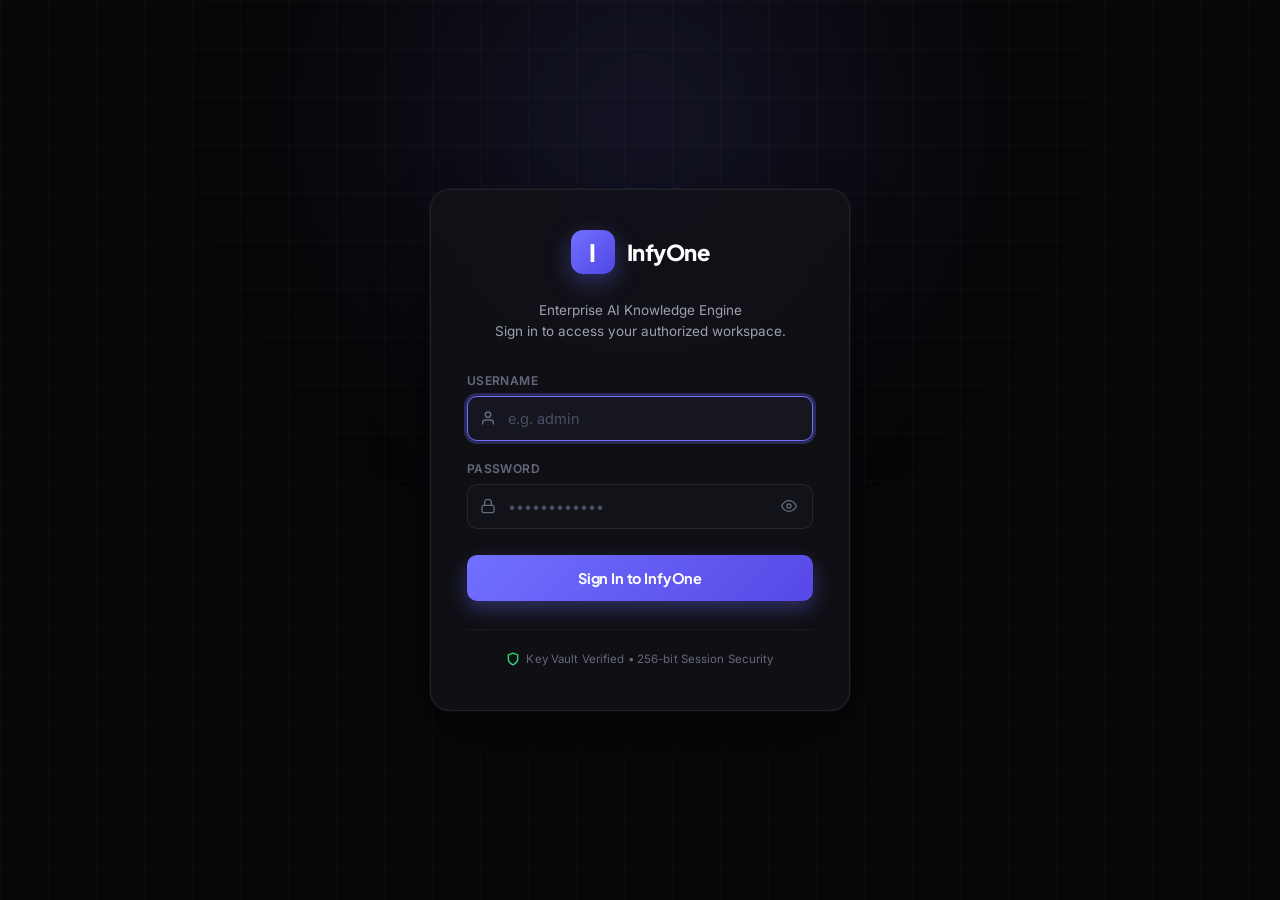
==== frontend/login.html @ 46822859 "feat: add chat api, auth system, core configuration, and frontend views" ====
<!DOCTYPE html>
<html lang="en">

<head>
    <meta charset="UTF-8">
    <meta name="viewport" content="width=device-width, initial-scale=1.0">
    <title>InfyOne — Enterprise Portal Sign In</title>
    <meta name="description" content="Secure authentication portal for InfyOne Infosys AI Assistant.">
    <meta name="theme-color" content="#0a0a0a">
    <!-- Google Fonts -->
    <link rel="preconnect" href="https://fonts.googleapis.com">
    <link rel="preconnect" href="https://fonts.gstatic.com" crossorigin>
    <link rel="stylesheet"
        href="https://fonts.googleapis.com/css2?family=Plus+Jakarta+Sans:wght@500;600;700;800&family=Inter:wght@400;500;600;700&family=JetBrains+Mono:wght@400;500;600&display=swap">
    <link rel="icon"
        href="data:image/svg+xml,<svg xmlns=%22http://www.w3.org/2000/svg%22 viewBox=%220 0 100 100%22><rect width=%22100%22 height=%22100%22 rx=%2216%22 fill=%22%237170ff%22/><text y=%22.85em%22 x=%2250%22 font-size=%2264%22 text-anchor=%22middle%22 fill=%22white%22>I</text></svg>">

    <style>
        :root {
            --bg-base: #070709;
            --bg-card: rgba(18, 18, 24, 0.82);
            --bg-input: #121319;
            --border-card: rgba(255, 255, 255, 0.08);
            --border-hover: rgba(113, 112, 255, 0.4);
            --border-focus: #7170ff;
            --text-primary: #f7f8f8;
            --text-secondary: #9da1b0;
            --text-muted: #65697b;
            --accent: #7170ff;
            --accent-glow: rgba(113, 112, 255, 0.28);
            --accent-hover: #8281ff;
            --error-bg: rgba(255, 75, 75, 0.12);
            --error-border: rgba(255, 75, 75, 0.35);
            --error-text: #ff6b6b;
            --success-bg: rgba(46, 213, 115, 0.12);
            --success-border: rgba(46, 213, 115, 0.35);
            --success-text: #2ed573;
        }

        * {
            box-sizing: border-box;
            margin: 0;
            padding: 0;
        }

        body {
            font-family: 'Inter', sans-serif;
            background-color: var(--bg-base);
            color: var(--text-primary);
            min-height: 100vh;
            display: flex;
            align-items: center;
            justify-content: center;
            padding: 24px 16px;
            position: relative;
            overflow-x: hidden;
        }

        /* Ambient Glow Backdrop */
        .ambient-glow {
            position: fixed;
            top: -20%;
            left: 50%;
            transform: translateX(-50%);
            width: 800px;
            height: 600px;
            background: radial-gradient(circle, rgba(113, 112, 255, 0.14) 0%, rgba(94, 106, 210, 0.04) 50%, transparent 75%);
            filter: blur(80px);
            pointer-events: none;
            z-index: 0;
        }

        .ambient-grid {
            position: fixed;
            inset: 0;
            background-image: linear-gradient(rgba(255, 255, 255, 0.02) 1px, transparent 1px),
                              linear-gradient(90deg, rgba(255, 255, 255, 0.02) 1px, transparent 1px);
            background-size: 48px 48px;
            pointer-events: none;
            z-index: 0;
        }

        /* Container */
        .login-card {
            position: relative;
            z-index: 1;
            width: 100%;
            max-width: 420px;
            background: var(--bg-card);
            border: 1px solid var(--border-card);
            border-radius: 20px;
            padding: 40px 36px;
            backdrop-filter: blur(24px);
            box-shadow: 0 24px 60px -12px rgba(0, 0, 0, 0.7),
                        0 0 0 1px rgba(255, 255, 255, 0.05);
            animation: cardAppear 0.5s cubic-bezier(0.16, 1, 0.3, 1);
        }

        @keyframes cardAppear {
            from {
                opacity: 0;
                transform: translateY(16px) scale(0.98);
            }
            to {
                opacity: 1;
                transform: translateY(0) scale(1);
            }
        }

        /* Header */
        .login-header {
            text-align: center;
            margin-bottom: 32px;
        }

        .brand-logo {
            display: inline-flex;
            align-items: center;
            gap: 12px;
            margin-bottom: 20px;
            text-decoration: none;
        }

        .brand-icon {
            width: 44px;
            height: 44px;
            background: linear-gradient(135deg, #7170ff, #5046e5);
            border-radius: 12px;
            display: flex;
            align-items: center;
            justify-content: center;
            font-family: 'Plus Jakarta Sans', sans-serif;
            font-size: 24px;
            font-weight: 800;
            color: #ffffff;
            box-shadow: 0 8px 24px rgba(113, 112, 255, 0.35);
        }

        .brand-name {
            font-family: 'Plus Jakarta Sans', sans-serif;
            font-size: 22px;
            font-weight: 800;
            letter-spacing: -0.02em;
            color: #ffffff;
        }

        .brand-subtitle {
            font-size: 13.5px;
            color: var(--text-secondary);
            line-height: 1.5;
            margin-top: 6px;
        }

        /* Form */
        .form-group {
            margin-bottom: 20px;
        }

        .form-label {
            display: block;
            font-size: 12px;
            font-weight: 600;
            letter-spacing: 0.03em;
            text-transform: uppercase;
            color: var(--text-muted);
            margin-bottom: 8px;
        }

        .input-wrapper {
            position: relative;
            display: flex;
            align-items: center;
        }

        .form-input {
            width: 100%;
            background: var(--bg-input);
            border: 1px solid var(--border-card);
            border-radius: 10px;
            padding: 13px 14px 13px 40px;
            font-family: 'Inter', sans-serif;
            font-size: 14.5px;
            color: var(--text-primary);
            outline: none;
            transition: all 0.2s ease;
        }

        .form-input::placeholder {
            color: #4b4e63;
        }

        .form-input:hover {
            border-color: var(--border-hover);
        }

        .form-input:focus {
            border-color: var(--border-focus);
            box-shadow: 0 0 0 3px var(--accent-glow);
            background: #15161f;
        }

        .input-icon {
            position: absolute;
            left: 13px;
            color: var(--text-muted);
            pointer-events: none;
            display: flex;
            align-items: center;
        }

        .password-toggle {
            position: absolute;
            right: 12px;
            background: none;
            border: none;
            color: var(--text-muted);
            cursor: pointer;
            padding: 4px;
            display: flex;
            align-items: center;
            border-radius: 6px;
            transition: color 0.15s;
        }

        .password-toggle:hover {
            color: var(--text-primary);
        }

        /* Alert / Message */
        .alert-box {
            display: none;
            align-items: flex-start;
            gap: 10px;
            padding: 12px 14px;
            border-radius: 10px;
            font-size: 13px;
            line-height: 1.45;
            margin-bottom: 20px;
        }

        .alert-error {
            background: var(--error-bg);
            border: 1px solid var(--error-border);
            color: var(--error-text);
        }

        .alert-success {
            background: var(--success-bg);
            border: 1px solid var(--success-border);
            color: var(--success-text);
        }

        /* Submit Button */
        .submit-btn {
            width: 100%;
            background: linear-gradient(135deg, #7170ff, #5748e6);
            color: #ffffff;
            border: none;
            border-radius: 10px;
            padding: 14px 20px;
            font-family: 'Plus Jakarta Sans', sans-serif;
            font-size: 14.5px;
            font-weight: 700;
            letter-spacing: -0.01em;
            cursor: pointer;
            display: flex;
            align-items: center;
            justify-content: center;
            gap: 8px;
            transition: all 0.2s cubic-bezier(0.16, 1, 0.3, 1);
            box-shadow: 0 8px 20px rgba(113, 112, 255, 0.35);
            margin-top: 26px;
        }

        .submit-btn:hover:not(:disabled) {
            background: linear-gradient(135deg, #8180ff, #6353f0);
            box-shadow: 0 10px 28px rgba(113, 112, 255, 0.45);
            transform: translateY(-1px);
        }

        .submit-btn:active:not(:disabled) {
            transform: translateY(0);
        }

        .submit-btn:disabled {
            opacity: 0.6;
            cursor: not-allowed;
            transform: none;
            box-shadow: none;
        }

        .spinner {
            display: none;
            width: 18px;
            height: 18px;
            border: 2px solid rgba(255, 255, 255, 0.3);
            border-top-color: #ffffff;
            border-radius: 50%;
            animation: spin 0.8s linear infinite;
        }

        @keyframes spin {
            to { transform: rotate(360deg); }
        }

        /* Footer Security Badge */
        .login-footer {
            margin-top: 28px;
            padding-top: 20px;
            border-top: 1px solid rgba(255, 255, 255, 0.05);
            text-align: center;
        }

        .security-badge {
            display: inline-flex;
            align-items: center;
            gap: 6px;
            font-size: 11.5px;
            color: var(--text-muted);
            letter-spacing: 0.01em;
        }

        .security-badge svg {
            color: #2ed573;
        }

        /* Shake animation for error */
        @keyframes shake {
            0%, 100% { transform: translateX(0); }
            20%, 60% { transform: translateX(-6px); }
            40%, 80% { transform: translateX(6px); }
        }
        .shake {
            animation: shake 0.4s ease-in-out;
        }
    </style>
</head>

<body>
    <div class="ambient-glow" aria-hidden="true"></div>
    <div class="ambient-grid" aria-hidden="true"></div>

    <div class="login-card" id="loginCard">
        <header class="login-header">
            <a href="/" class="brand-logo" aria-label="InfyOne Home">
                <div class="brand-icon">I</div>
                <span class="brand-name">InfyOne</span>
            </a>
            <p class="brand-subtitle">Enterprise AI Knowledge Engine<br>Sign in to access your authorized workspace.</p>
        </header>

        <div id="alertBox" class="alert-box alert-error" role="alert">
            <svg width="18" height="18" viewBox="0 0 24 24" fill="none" stroke="currentColor" stroke-width="2" stroke-linecap="round" stroke-linejoin="round" style="flex-shrink: 0; margin-top: 1px;">
                <circle cx="12" cy="12" r="10"></circle>
                <line x1="12" y1="8" x2="12" y2="12"></line>
                <line x1="12" y1="16" x2="12.01" y2="16"></line>
            </svg>
            <span id="alertMessage">Invalid credentials. Please verify and try again.</span>
        </div>

        <form id="loginForm" autocomplete="on">
            <div class="form-group">
                <label for="usernameInput" class="form-label">Username</label>
                <div class="input-wrapper">
                    <span class="input-icon">
                        <svg width="16" height="16" viewBox="0 0 24 24" fill="none" stroke="currentColor" stroke-width="2" stroke-linecap="round" stroke-linejoin="round">
                            <path d="M20 21v-2a4 4 0 0 0-4-4H8a4 4 0 0 0-4 4v2"></path>
                            <circle cx="12" cy="7" r="4"></circle>
                        </svg>
                    </span>
                    <input type="text" id="usernameInput" class="form-input" placeholder="e.g. admin" required autofocus autocomplete="username" spellcheck="false">
                </div>
            </div>

            <div class="form-group">
                <label for="passwordInput" class="form-label">Password</label>
                <div class="input-wrapper">
                    <span class="input-icon">
                        <svg width="16" height="16" viewBox="0 0 24 24" fill="none" stroke="currentColor" stroke-width="2" stroke-linecap="round" stroke-linejoin="round">
                            <rect x="3" y="11" width="18" height="11" rx="2" ry="2"></rect>
                            <path d="M7 11V7a5 5 0 0 1 10 0v4"></path>
                        </svg>
                    </span>
                    <input type="password" id="passwordInput" class="form-input" placeholder="••••••••••••" required autocomplete="current-password">
                    <button type="button" id="togglePasswordBtn" class="password-toggle" aria-label="Toggle password visibility">
                        <svg id="eyeIcon" width="16" height="16" viewBox="0 0 24 24" fill="none" stroke="currentColor" stroke-width="2" stroke-linecap="round" stroke-linejoin="round">
                            <path d="M1 12s4-8 11-8 11 8 11 8-4 8-11 8-11-8-11-8z"></path>
                            <circle cx="12" cy="12" r="3"></circle>
                        </svg>
                    </button>
                </div>
            </div>

            <button type="submit" id="submitBtn" class="submit-btn">
                <span id="btnText">Sign In to InfyOne</span>
                <span id="btnSpinner" class="spinner"></span>
            </button>
        </form>

        <footer class="login-footer">
            <div class="security-badge">
                <svg width="14" height="14" viewBox="0 0 24 24" fill="none" stroke="currentColor" stroke-width="2.5" stroke-linecap="round" stroke-linejoin="round">
                    <path d="M12 22s8-4 8-10V5l-8-3-8 3v7c0 6 8 10 8 10z"></path>
                </svg>
                <span>Key Vault Verified • 256-bit Session Security</span>
            </div>
        </footer>
    </div>

    <script>
        (function() {
            const form = document.getElementById('loginForm');
            const card = document.getElementById('loginCard');
            const usernameInput = document.getElementById('usernameInput');
            const passwordInput = document.getElementById('passwordInput');
            const togglePasswordBtn = document.getElementById('togglePasswordBtn');
            const submitBtn = document.getElementById('submitBtn');
            const btnText = document.getElementById('btnText');
            const btnSpinner = document.getElementById('btnSpinner');
            const alertBox = document.getElementById('alertBox');
            const alertMessage = document.getElementById('alertMessage');

            // Password visibility toggle
            togglePasswordBtn.addEventListener('click', function() {
                const isPassword = passwordInput.type === 'password';
                passwordInput.type = isPassword ? 'text' : 'password';
                this.innerHTML = isPassword ?
                    `<svg width="16" height="16" viewBox="0 0 24 24" fill="none" stroke="currentColor" stroke-width="2" stroke-linecap="round" stroke-linejoin="round">
                        <path d="M17.94 17.94A10.07 10.07 0 0 1 12 20c-7 0-11-8-11-8a18.45 18.45 0 0 1 5.06-5.94M9.9 4.24A9.12 9.12 0 0 1 12 4c7 0 11 8 11 8a18.5 18.5 0 0 1-2.16 3.19m-6.72-1.07a3 3 0 1 1-4.24-4.24"></path>
                        <line x1="1" y1="1" x2="23" y2="23"></line>
                    </svg>` :
                    `<svg width="16" height="16" viewBox="0 0 24 24" fill="none" stroke="currentColor" stroke-width="2" stroke-linecap="round" stroke-linejoin="round">
                        <path d="M1 12s4-8 11-8 11 8 11 8-4 8-11 8-11-8-11-8z"></path>
                        <circle cx="12" cy="12" r="3"></circle>
                    </svg>`;
            });

            function showAlert(msg, isError = true) {
                alertBox.className = 'alert-box ' + (isError ? 'alert-error' : 'alert-success');
                alertMessage.textContent = msg;
                alertBox.style.display = 'flex';
                if (isError) {
                    card.classList.remove('shake');
                    void card.offsetWidth; // Trigger reflow
                    card.classList.add('shake');
                }
            }

            function hideAlert() {
                alertBox.style.display = 'none';
            }

            form.addEventListener('submit', async function(e) {
                e.preventDefault();
                hideAlert();

                const username = usernameInput.value.trim();
                const password = passwordInput.value;

                if (!username || !password) {
                    showAlert('Please enter both username and password.');
                    return;
                }

                // Loading UI state
                submitBtn.disabled = true;
                btnText.textContent = 'Verifying credentials...';
                btnSpinner.style.display = 'inline-block';

                try {
                    const response = await fetch('/api/auth/login', {
                        method: 'POST',
                        headers: {
                            'Content-Type': 'application/json',
                        },
                        body: JSON.stringify({ username, password }),
                    });

                    const data = await response.json();

                    if (response.ok && data.status === 'success') {
                        showAlert('Sign-in successful. Welcome, ' + data.username + '!', false);
                        submitBtn.disabled = true;
                        btnText.textContent = 'Redirecting...';
                        setTimeout(() => {
                            window.location.href = '/';
                        }, 500);
                    } else {
                        const errMsg = data.detail || 'Sign in failed. Please verify your credentials.';
                        showAlert(errMsg, true);
                        passwordInput.value = '';
                        passwordInput.focus();
                    }
                } catch (err) {
                    showAlert('Network error communicating with authentication service. Please try again.');
                } finally {
                    if (btnText.textContent !== 'Redirecting...') {
                        submitBtn.disabled = false;
                        btnText.textContent = 'Sign In to InfyOne';
                        btnSpinner.style.display = 'none';
                    }
                }
            });
        })();
    </script>
</body>

</html>
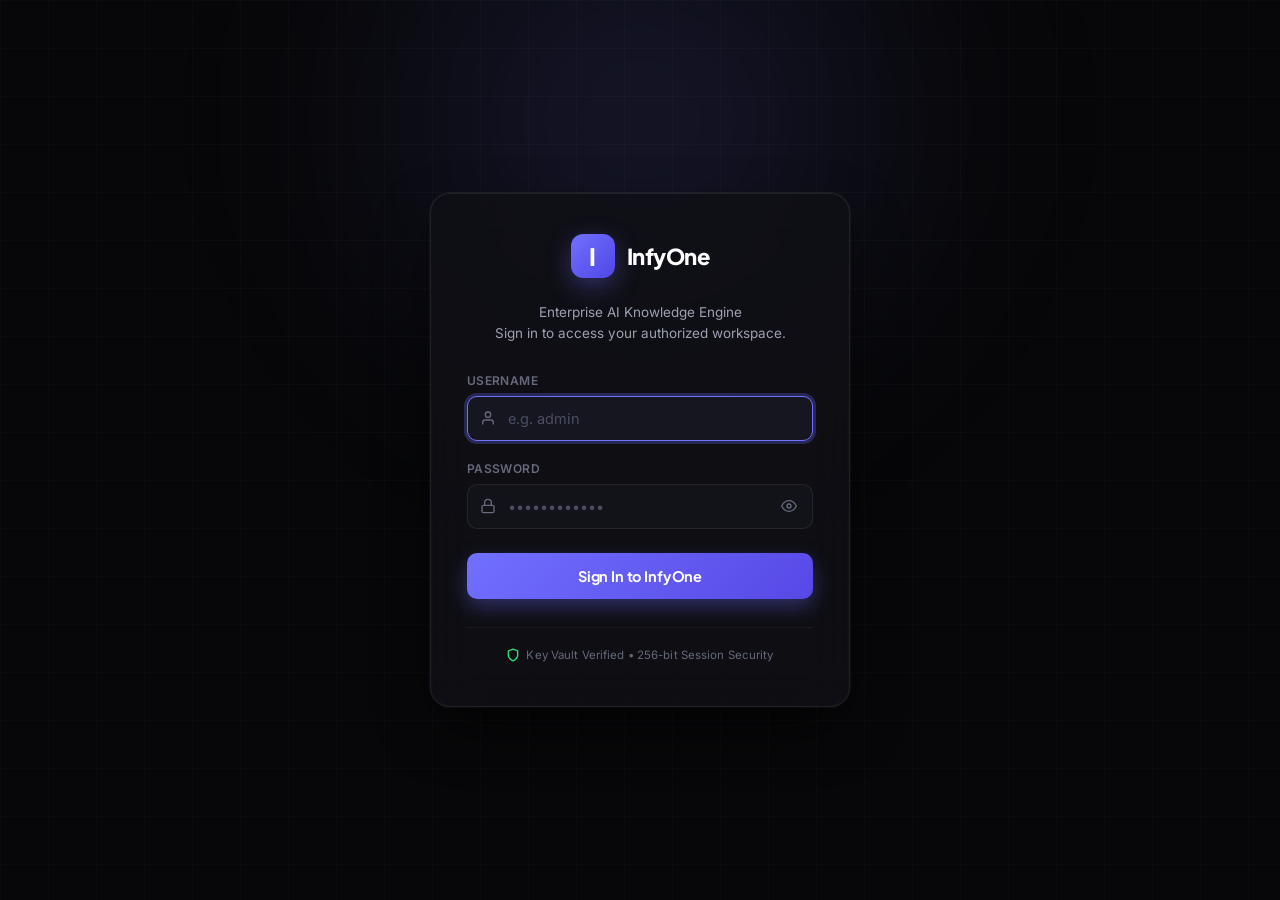
==== commit 7d855f79: "feat: add frontend views and authentication tests" ====
--- a/frontend/login.html
+++ b/frontend/login.html
@@ -6,7 +6,7 @@
     <meta name="viewport" content="width=device-width, initial-scale=1.0">
     <title>InfyOne — Enterprise Portal Sign In</title>
     <meta name="description" content="Secure authentication portal for InfyOne Infosys AI Assistant.">
-    <meta name="theme-color" content="#0a0a0a">
+    <meta name="theme-color" content="#070709">
     <!-- Google Fonts -->
     <link rel="preconnect" href="https://fonts.googleapis.com">
     <link rel="preconnect" href="https://fonts.gstatic.com" crossorigin>
@@ -18,7 +18,7 @@
     <style>
         :root {
             --bg-base: #070709;
-            --bg-card: rgba(18, 18, 24, 0.82);
+            --bg-card: rgba(16, 16, 22, 0.85);
             --bg-input: #121319;
             --border-card: rgba(255, 255, 255, 0.08);
             --border-hover: rgba(113, 112, 255, 0.4);
@@ -53,7 +53,7 @@
             justify-content: center;
             padding: 24px 16px;
             position: relative;
-            overflow-x: hidden;
+            overflow: hidden;
         }
 
         /* Ambient Glow Backdrop */
@@ -64,10 +64,11 @@
             transform: translateX(-50%);
             width: 800px;
             height: 600px;
-            background: radial-gradient(circle, rgba(113, 112, 255, 0.14) 0%, rgba(94, 106, 210, 0.04) 50%, transparent 75%);
+            background: radial-gradient(circle, rgba(113, 112, 255, 0.16) 0%, rgba(94, 106, 210, 0.05) 50%, transparent 75%);
             filter: blur(80px);
             pointer-events: none;
             z-index: 0;
+            transition: all 1s ease;
         }
 
         .ambient-grid {
@@ -80,10 +81,10 @@
             z-index: 0;
         }
 
-        /* Container */
+        /* Card Container */
         .login-card {
             position: relative;
-            z-index: 1;
+            z-index: 10;
             width: 100%;
             max-width: 420px;
             background: var(--bg-card);
@@ -94,6 +95,9 @@
             box-shadow: 0 24px 60px -12px rgba(0, 0, 0, 0.7),
                         0 0 0 1px rgba(255, 255, 255, 0.05);
             animation: cardAppear 0.5s cubic-bezier(0.16, 1, 0.3, 1);
+            transition: transform 0.6s cubic-bezier(0.16, 1, 0.3, 1),
+                        opacity 0.6s cubic-bezier(0.16, 1, 0.3, 1),
+                        filter 0.6s cubic-bezier(0.16, 1, 0.3, 1);
         }
 
         @keyframes cardAppear {
@@ -107,17 +111,25 @@
             }
         }
 
+        /* Card Exit Animation on Success */
+        .login-card.card-exit {
+            transform: scale(0.93) translateY(-10px);
+            opacity: 0;
+            filter: blur(12px);
+            pointer-events: none;
+        }
+
         /* Header */
         .login-header {
             text-align: center;
-            margin-bottom: 32px;
+            margin-bottom: 30px;
         }
 
         .brand-logo {
             display: inline-flex;
             align-items: center;
             gap: 12px;
-            margin-bottom: 20px;
+            margin-bottom: 18px;
             text-decoration: none;
         }
 
@@ -151,7 +163,7 @@
             margin-top: 6px;
         }
 
-        /* Form */
+        /* Form Controls */
         .form-group {
             margin-bottom: 20px;
         }
@@ -269,17 +281,13 @@
             gap: 8px;
             transition: all 0.2s cubic-bezier(0.16, 1, 0.3, 1);
             box-shadow: 0 8px 20px rgba(113, 112, 255, 0.35);
-            margin-top: 26px;
+            margin-top: 24px;
         }
 
         .submit-btn:hover:not(:disabled) {
             background: linear-gradient(135deg, #8180ff, #6353f0);
             box-shadow: 0 10px 28px rgba(113, 112, 255, 0.45);
             transform: translateY(-1px);
-        }
-
-        .submit-btn:active:not(:disabled) {
-            transform: translateY(0);
         }
 
         .submit-btn:disabled {
@@ -306,7 +314,7 @@
         /* Footer Security Badge */
         .login-footer {
             margin-top: 28px;
-            padding-top: 20px;
+            padding-top: 18px;
             border-top: 1px solid rgba(255, 255, 255, 0.05);
             text-align: center;
         }
@@ -333,13 +341,200 @@
         .shake {
             animation: shake 0.4s ease-in-out;
         }
+
+        /* =====================================================================
+           IMMERSIVE 1-SECOND PORTAL TRANSITION OVERLAY
+           ===================================================================== */
+        .transition-overlay {
+            position: fixed;
+            inset: 0;
+            z-index: 100;
+            background: radial-gradient(circle at center, rgba(17, 16, 32, 0.95) 0%, rgba(7, 7, 9, 0.98) 100%);
+            display: flex;
+            flex-direction: column;
+            align-items: center;
+            justify-content: center;
+            opacity: 0;
+            pointer-events: none;
+            transition: opacity 0.3s ease;
+        }
+
+        .transition-overlay.active {
+            opacity: 1;
+            pointer-events: all;
+        }
+
+        /* Center Warp Flare */
+        .warp-flare {
+            position: absolute;
+            width: 320px;
+            height: 320px;
+            background: radial-gradient(circle, rgba(113, 112, 255, 0.45) 0%, rgba(80, 70, 229, 0.2) 40%, transparent 70%);
+            filter: blur(40px);
+            border-radius: 50%;
+            animation: warpPulse 1000ms cubic-bezier(0.16, 1, 0.3, 1) forwards;
+            pointer-events: none;
+        }
+
+        @keyframes warpPulse {
+            0% {
+                transform: scale(0.4);
+                opacity: 0.3;
+            }
+            60% {
+                transform: scale(2.2);
+                opacity: 0.9;
+            }
+            100% {
+                transform: scale(3.5);
+                opacity: 0.15;
+            }
+        }
+
+        /* Expanding Shockwave Rings */
+        .shockwave-ring {
+            position: absolute;
+            width: 140px;
+            height: 140px;
+            border-radius: 50%;
+            border: 2px solid rgba(113, 112, 255, 0.6);
+            box-shadow: 0 0 24px rgba(113, 112, 255, 0.5), inset 0 0 24px rgba(113, 112, 255, 0.3);
+            animation: shockwaveExpand 1000ms cubic-bezier(0.1, 0.8, 0.2, 1) forwards;
+            pointer-events: none;
+        }
+
+        .shockwave-ring:nth-child(2) {
+            animation-delay: 150ms;
+        }
+
+        @keyframes shockwaveExpand {
+            0% {
+                transform: scale(0.6);
+                opacity: 0.9;
+            }
+            100% {
+                transform: scale(4.8);
+                opacity: 0;
+                border-color: rgba(142, 140, 255, 0.1);
+            }
+        }
+
+        /* Transition Card Content */
+        .transition-content {
+            position: relative;
+            z-index: 102;
+            display: flex;
+            flex-direction: column;
+            align-items: center;
+            text-align: center;
+            animation: contentPop 0.4s cubic-bezier(0.16, 1, 0.3, 1) forwards;
+        }
+
+        @keyframes contentPop {
+            from {
+                opacity: 0;
+                transform: scale(0.85);
+            }
+            to {
+                opacity: 1;
+                transform: scale(1);
+            }
+        }
+
+        /* Animated Checkmark Icon */
+        .checkmark-wrapper {
+            width: 68px;
+            height: 68px;
+            border-radius: 50%;
+            background: linear-gradient(135deg, rgba(46, 213, 115, 0.2), rgba(113, 112, 255, 0.2));
+            border: 1px solid rgba(46, 213, 115, 0.5);
+            box-shadow: 0 0 32px rgba(46, 213, 115, 0.4);
+            display: flex;
+            align-items: center;
+            justify-content: center;
+            margin-bottom: 20px;
+        }
+
+        .checkmark-svg {
+            width: 36px;
+            height: 36px;
+            stroke: #2ed573;
+            stroke-width: 3;
+            fill: none;
+            stroke-dasharray: 48;
+            stroke-dashoffset: 48;
+            animation: drawCheck 0.45s 0.1s cubic-bezier(0.65, 0, 0.45, 1) forwards;
+        }
+
+        @keyframes drawCheck {
+            to { stroke-dashoffset: 0; }
+        }
+
+        .transition-title {
+            font-family: 'Plus Jakarta Sans', sans-serif;
+            font-size: 22px;
+            font-weight: 800;
+            letter-spacing: -0.02em;
+            color: #ffffff;
+            margin-bottom: 8px;
+        }
+
+        .transition-status {
+            font-size: 13.5px;
+            color: var(--text-secondary);
+            font-family: 'JetBrains Mono', monospace;
+            display: flex;
+            align-items: center;
+            gap: 6px;
+            margin-bottom: 24px;
+        }
+
+        .status-pulse-dot {
+            width: 8px;
+            height: 8px;
+            border-radius: 50%;
+            background: #2ed573;
+            box-shadow: 0 0 10px #2ed573;
+            animation: pulseDot 0.8s ease-in-out infinite alternate;
+        }
+
+        @keyframes pulseDot {
+            from { transform: scale(0.8); opacity: 0.6; }
+            to { transform: scale(1.3); opacity: 1; }
+        }
+
+        /* Progress Bar (exactly 1000ms) */
+        .progress-track {
+            width: 240px;
+            height: 4px;
+            background: rgba(255, 255, 255, 0.08);
+            border-radius: 9999px;
+            overflow: hidden;
+            position: relative;
+        }
+
+        .progress-bar {
+            height: 100%;
+            width: 0%;
+            background: linear-gradient(90deg, #7170ff, #2ed573);
+            border-radius: 9999px;
+            box-shadow: 0 0 12px rgba(113, 112, 255, 0.8);
+            animation: fillBar 1000ms cubic-bezier(0.2, 0.8, 0.2, 1) forwards;
+        }
+
+        @keyframes fillBar {
+            0% { width: 0%; }
+            50% { width: 65%; }
+            100% { width: 100%; }
+        }
     </style>
 </head>
 
 <body>
-    <div class="ambient-glow" aria-hidden="true"></div>
+    <div class="ambient-glow" id="ambientGlow" aria-hidden="true"></div>
     <div class="ambient-grid" aria-hidden="true"></div>
 
+    <!-- Login Card -->
     <div class="login-card" id="loginCard">
         <header class="login-header">
             <a href="/" class="brand-logo" aria-label="InfyOne Home">
@@ -383,7 +578,7 @@
                     </span>
                     <input type="password" id="passwordInput" class="form-input" placeholder="••••••••••••" required autocomplete="current-password">
                     <button type="button" id="togglePasswordBtn" class="password-toggle" aria-label="Toggle password visibility">
-                        <svg id="eyeIcon" width="16" height="16" viewBox="0 0 24 24" fill="none" stroke="currentColor" stroke-width="2" stroke-linecap="round" stroke-linejoin="round">
+                        <svg width="16" height="16" viewBox="0 0 24 24" fill="none" stroke="currentColor" stroke-width="2" stroke-linecap="round" stroke-linejoin="round">
                             <path d="M1 12s4-8 11-8 11 8 11 8-4 8-11 8-11-8-11-8z"></path>
                             <circle cx="12" cy="12" r="3"></circle>
                         </svg>
@@ -405,6 +600,29 @@
                 <span>Key Vault Verified • 256-bit Session Security</span>
             </div>
         </footer>
+    </div>
+
+    <!-- 1-Second Immersive Portal Transition Overlay -->
+    <div id="transitionOverlay" class="transition-overlay" aria-hidden="true">
+        <div class="warp-flare"></div>
+        <div class="shockwave-ring"></div>
+        <div class="shockwave-ring"></div>
+
+        <div class="transition-content">
+            <div class="checkmark-wrapper">
+                <svg class="checkmark-svg" viewBox="0 0 24 24">
+                    <polyline points="20 6 9 17 4 12"></polyline>
+                </svg>
+            </div>
+            <h2 class="transition-title" id="welcomeUserTitle">Identity Verified</h2>
+            <div class="transition-status">
+                <span class="status-pulse-dot"></span>
+                <span id="transitionStatusText">Entering InfyOne Workspace...</span>
+            </div>
+            <div class="progress-track">
+                <div class="progress-bar"></div>
+            </div>
+        </div>
     </div>
 
     <script>
@@ -419,6 +637,9 @@
             const btnSpinner = document.getElementById('btnSpinner');
             const alertBox = document.getElementById('alertBox');
             const alertMessage = document.getElementById('alertMessage');
+            const transitionOverlay = document.getElementById('transitionOverlay');
+            const welcomeUserTitle = document.getElementById('welcomeUserTitle');
+            const ambientGlow = document.getElementById('ambientGlow');
 
             // Password visibility toggle
             togglePasswordBtn.addEventListener('click', function() {
@@ -450,6 +671,28 @@
                 alertBox.style.display = 'none';
             }
 
+            // Trigger the 1-second immersive portal transition
+            function triggerImmersiveTransition(username) {
+                welcomeUserTitle.textContent = `Welcome, ${username}`;
+                
+                // 1. Morph ambient glow
+                if (ambientGlow) {
+                    ambientGlow.style.background = 'radial-gradient(circle, rgba(113, 112, 255, 0.45) 0%, rgba(46, 213, 115, 0.25) 50%, transparent 75%)';
+                    ambientGlow.style.filter = 'blur(120px)';
+                }
+
+                // 2. Animate card departure
+                card.classList.add('card-exit');
+
+                // 3. Activate portal overlay
+                transitionOverlay.classList.add('active');
+
+                // 4. Navigate exactly after 1000ms
+                setTimeout(() => {
+                    window.location.href = '/';
+                }, 1000);
+            }
+
             form.addEventListener('submit', async function(e) {
                 e.preventDefault();
                 hideAlert();
@@ -464,7 +707,7 @@
 
                 // Loading UI state
                 submitBtn.disabled = true;
-                btnText.textContent = 'Verifying credentials...';
+                btnText.textContent = 'Authenticating...';
                 btnSpinner.style.display = 'inline-block';
 
                 try {
@@ -479,26 +722,22 @@
                     const data = await response.json();
 
                     if (response.ok && data.status === 'success') {
-                        showAlert('Sign-in successful. Welcome, ' + data.username + '!', false);
-                        submitBtn.disabled = true;
-                        btnText.textContent = 'Redirecting...';
-                        setTimeout(() => {
-                            window.location.href = '/';
-                        }, 500);
+                        // Launch the 1-second immersive transition!
+                        triggerImmersiveTransition(data.username || username);
                     } else {
+                        submitBtn.disabled = false;
+                        btnText.textContent = 'Sign In to InfyOne';
+                        btnSpinner.style.display = 'none';
                         const errMsg = data.detail || 'Sign in failed. Please verify your credentials.';
                         showAlert(errMsg, true);
                         passwordInput.value = '';
                         passwordInput.focus();
                     }
                 } catch (err) {
-                    showAlert('Network error communicating with authentication service. Please try again.');
-                } finally {
-                    if (btnText.textContent !== 'Redirecting...') {
-                        submitBtn.disabled = false;
-                        btnText.textContent = 'Sign In to InfyOne';
-                        btnSpinner.style.display = 'none';
-                    }
+                    submitBtn.disabled = false;
+                    btnText.textContent = 'Sign In to InfyOne';
+                    btnSpinner.style.display = 'none';
+                    showAlert('Cannot reach server on localhost:8000. Please ensure the server is running.');
                 }
             });
         })();
@@ -506,4 +745,3 @@
 </body>
 
 </html>
-
